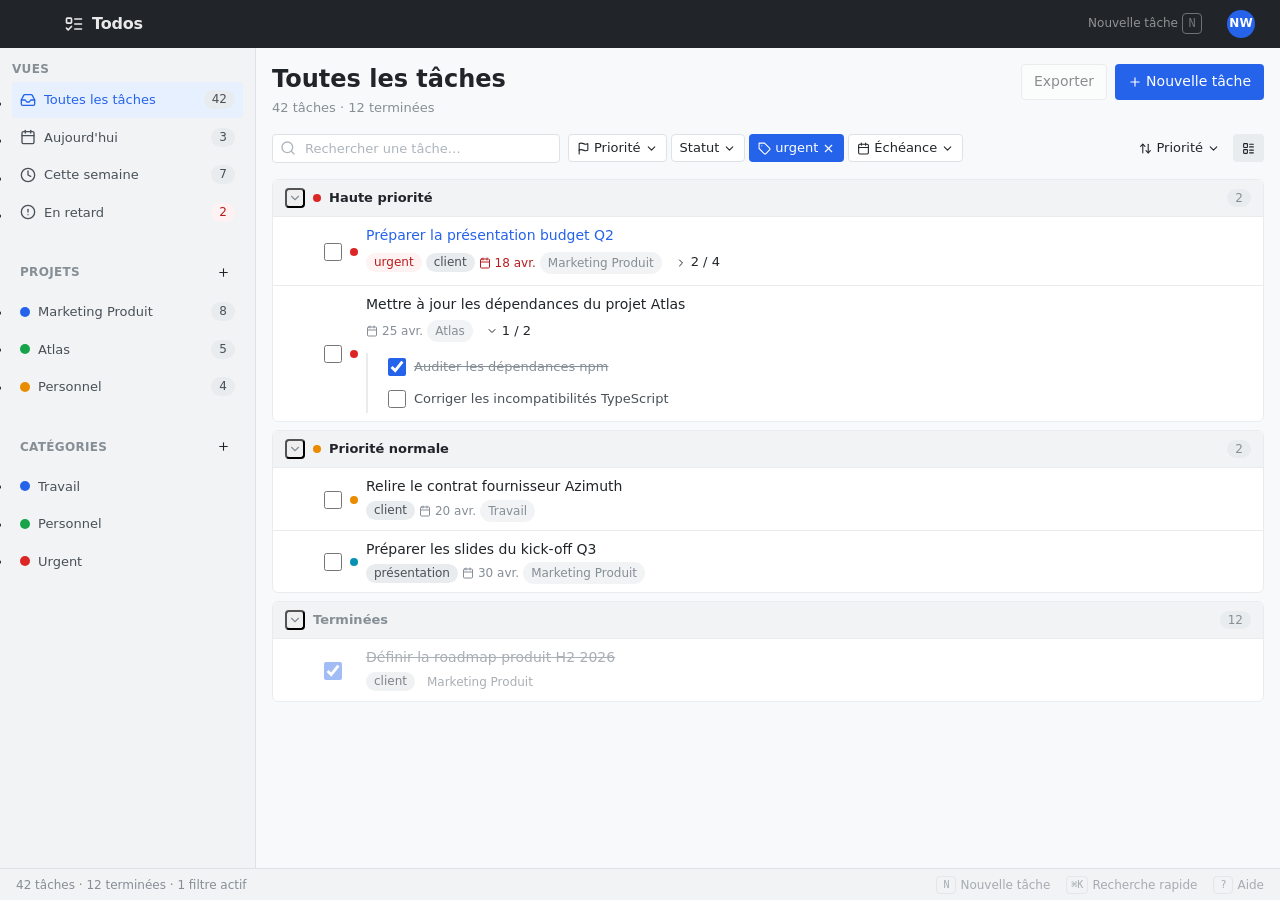
==== screens/todos/index.html @ 042cb040 "feat: Maquette d'un écran de Todo générée avec le workflow." ====
<!DOCTYPE html>
<html lang="fr" data-theme="light">
<head>
  <meta charset="UTF-8">
  <meta name="viewport" content="width=device-width, initial-scale=1.0">
  <title>Todos — Maquette Phase 4</title>
  <link rel="stylesheet" href="layout.css">
  <link rel="stylesheet" href="components.css">
</head>
<body>
<!-- SVG SPRITE ─────────────────────────────────────────────── -->
<svg style="display:none" aria-hidden="true" xmlns="http://www.w3.org/2000/svg">
  <defs>
    <symbol id="icon-plus" viewBox="0 0 24 24" fill="none" stroke="currentColor" stroke-width="2" stroke-linecap="round" stroke-linejoin="round"><path d="M5 12h14"/><path d="M12 5v14"/></symbol>
    <symbol id="icon-search" viewBox="0 0 24 24" fill="none" stroke="currentColor" stroke-width="2" stroke-linecap="round" stroke-linejoin="round"><circle cx="11" cy="11" r="8"/><path d="m21 21-4.3-4.3"/></symbol>
    <symbol id="icon-flag" viewBox="0 0 24 24" fill="none" stroke="currentColor" stroke-width="2" stroke-linecap="round" stroke-linejoin="round"><path d="M4 15s1-1 4-1 5 2 8 2 4-1 4-1V3s-1 1-4 1-5-2-8-2-4 1-4 1z"/><line x1="4" x2="4" y1="22" y2="15"/></symbol>
    <symbol id="icon-tag" viewBox="0 0 24 24" fill="none" stroke="currentColor" stroke-width="2" stroke-linecap="round" stroke-linejoin="round"><path d="M12 2H2v10l9.29 9.29c.94.94 2.48.94 3.42 0l6.58-6.58c.94-.94.94-2.48 0-3.42L12 2Z"/><path d="M7 7h.01"/></symbol>
    <symbol id="icon-calendar" viewBox="0 0 24 24" fill="none" stroke="currentColor" stroke-width="2" stroke-linecap="round" stroke-linejoin="round"><rect width="18" height="18" x="3" y="4" rx="2" ry="2"/><line x1="16" x2="16" y1="2" y2="6"/><line x1="8" x2="8" y1="2" y2="6"/><line x1="3" x2="21" y1="10" y2="10"/></symbol>
    <symbol id="icon-clock" viewBox="0 0 24 24" fill="none" stroke="currentColor" stroke-width="2" stroke-linecap="round" stroke-linejoin="round"><circle cx="12" cy="12" r="10"/><polyline points="12 6 12 12 16 14"/></symbol>
    <symbol id="icon-alert-circle" viewBox="0 0 24 24" fill="none" stroke="currentColor" stroke-width="2" stroke-linecap="round" stroke-linejoin="round"><circle cx="12" cy="12" r="10"/><line x1="12" x2="12" y1="8" y2="12"/><line x1="12" x2="12.01" y1="16" y2="16"/></symbol>
    <symbol id="icon-inbox" viewBox="0 0 24 24" fill="none" stroke="currentColor" stroke-width="2" stroke-linecap="round" stroke-linejoin="round"><polyline points="22 12 16 12 14 15 10 15 8 12 2 12"/><path d="M5.45 5.11 2 12v6a2 2 0 0 0 2 2h16a2 2 0 0 0 2-2v-6l-3.45-6.89A2 2 0 0 0 16.76 4H7.24a2 2 0 0 0-1.79 1.11z"/></symbol>
    <symbol id="icon-chevron-down" viewBox="0 0 24 24" fill="none" stroke="currentColor" stroke-width="2" stroke-linecap="round" stroke-linejoin="round"><path d="m6 9 6 6 6-6"/></symbol>
    <symbol id="icon-chevron-right" viewBox="0 0 24 24" fill="none" stroke="currentColor" stroke-width="2" stroke-linecap="round" stroke-linejoin="round"><path d="m9 18 6-6-6-6"/></symbol>
    <symbol id="icon-more-h" viewBox="0 0 24 24" fill="none" stroke="currentColor" stroke-width="2" stroke-linecap="round" stroke-linejoin="round"><circle cx="12" cy="12" r="1"/><circle cx="19" cy="12" r="1"/><circle cx="5" cy="12" r="1"/></symbol>
    <symbol id="icon-pencil" viewBox="0 0 24 24" fill="none" stroke="currentColor" stroke-width="2" stroke-linecap="round" stroke-linejoin="round"><path d="M17 3a2.85 2.83 0 1 1 4 4L7.5 20.5 2 22l1.5-5.5Z"/><path d="m15 5 4 4"/></symbol>
    <symbol id="icon-copy" viewBox="0 0 24 24" fill="none" stroke="currentColor" stroke-width="2" stroke-linecap="round" stroke-linejoin="round"><rect width="14" height="14" x="8" y="8" rx="2" ry="2"/><path d="M4 16c-1.1 0-2-.9-2-2V4c0-1.1.9-2 2-2h10c1.1 0 2 .9 2 2"/></symbol>
    <symbol id="icon-trash" viewBox="0 0 24 24" fill="none" stroke="currentColor" stroke-width="2" stroke-linecap="round" stroke-linejoin="round"><path d="M3 6h18"/><path d="M19 6v14c0 1-1 2-2 2H7c-1 0-2-1-2-2V6"/><path d="M8 6V4c0-1 1-2 2-2h4c1 0 2 1 2 2v2"/><line x1="10" x2="10" y1="11" y2="17"/><line x1="14" x2="14" y1="11" y2="17"/></symbol>
    <symbol id="icon-user" viewBox="0 0 24 24" fill="none" stroke="currentColor" stroke-width="2" stroke-linecap="round" stroke-linejoin="round"><path d="M19 21v-2a4 4 0 0 0-4-4H9a4 4 0 0 0-4 4v2"/><circle cx="12" cy="7" r="4"/></symbol>
    <symbol id="icon-x" viewBox="0 0 24 24" fill="none" stroke="currentColor" stroke-width="2" stroke-linecap="round" stroke-linejoin="round"><path d="M18 6 6 18"/><path d="m6 6 12 12"/></symbol>
    <symbol id="icon-menu" viewBox="0 0 24 24" fill="none" stroke="currentColor" stroke-width="2" stroke-linecap="round" stroke-linejoin="round"><line x1="4" x2="20" y1="12" y2="12"/><line x1="4" x2="20" y1="6" y2="6"/><line x1="4" x2="20" y1="18" y2="18"/></symbol>
    <symbol id="icon-grip" viewBox="0 0 24 24" fill="none" stroke="currentColor" stroke-width="2" stroke-linecap="round" stroke-linejoin="round"><circle cx="9" cy="12" r="1"/><circle cx="9" cy="5" r="1"/><circle cx="9" cy="19" r="1"/><circle cx="15" cy="12" r="1"/><circle cx="15" cy="5" r="1"/><circle cx="15" cy="19" r="1"/></symbol>
    <symbol id="icon-list-todo" viewBox="0 0 24 24" fill="none" stroke="currentColor" stroke-width="2" stroke-linecap="round" stroke-linejoin="round"><rect x="3" y="5" width="6" height="6" rx="1"/><path d="m3 17 2 2 4-4"/><path d="M13 6h8"/><path d="M13 12h8"/><path d="M13 18h8"/></symbol>
    <symbol id="icon-sort" viewBox="0 0 24 24" fill="none" stroke="currentColor" stroke-width="2" stroke-linecap="round" stroke-linejoin="round"><path d="m21 16-4 4-4-4"/><path d="M17 20V4"/><path d="m3 8 4-4 4 4"/><path d="M7 4v16"/></symbol>
    <symbol id="icon-layout-list" viewBox="0 0 24 24" fill="none" stroke="currentColor" stroke-width="2" stroke-linecap="round" stroke-linejoin="round"><rect width="7" height="7" x="3" y="3" rx="1"/><rect width="7" height="7" x="3" y="14" rx="1"/><path d="M14 4h7"/><path d="M14 9h7"/><path d="M14 15h7"/><path d="M14 20h7"/></symbol>
    <symbol id="icon-panel-left" viewBox="0 0 24 24" fill="none" stroke="currentColor" stroke-width="2" stroke-linecap="round" stroke-linejoin="round"><rect width="18" height="18" x="3" y="3" rx="2" ry="2"/><line x1="9" x2="9" y1="3" y2="21"/></symbol>
  </defs>
</svg>

<div class="app-shell">

  <!-- TOPBAR ─────────────────────────────────────────────────── -->
  <header class="app-shell__topbar">
    <div class="topbar__start">
      <button class="btn topbar__toggle" data-variant="ghost" type="button"
              aria-label="Réduire la navigation" data-js-nav-toggle>
        <svg class="icon" aria-hidden="true"><use href="#icon-panel-left"></use></svg>
      </button>
      <a class="topbar__brand" href="/">
        <svg class="icon topbar__brand-icon" aria-hidden="true"><use href="#icon-list-todo"></use></svg>
        <span class="topbar__brand-name">Todos</span>
      </a>
    </div>
    <div class="topbar__end">
      <span class="topbar__shortcut-hint">
        Nouvelle tâche <kbd class="kbd">N</kbd>
      </span>
      <button class="btn" data-variant="ghost" data-size="sm" type="button"
              aria-label="Compte utilisateur">
        <span class="avatar" aria-hidden="true">NW</span>
      </button>
    </div>
  </header>

  <!-- SIDENAV ─────────────────────────────────────────────────── -->
  <nav class="app-shell__sidenav" aria-label="Navigation principale">
    <div class="sidenav">

      <!-- Vues système -->
      <div class="sidenav__group">
        <span class="sidenav__group-title">Vues</span>
        <ul class="sidenav__list">
          <li>
            <a class="sidenav__item" href="#" aria-current="page" data-js-nav-item>
              <svg class="icon sidenav__icon" aria-hidden="true"><use href="#icon-inbox"></use></svg>
              <span class="sidenav__label">Toutes les tâches</span>
              <span class="badge" data-variant="neutral">42</span>
            </a>
          </li>
          <li>
            <a class="sidenav__item" href="#" data-js-nav-item>
              <svg class="icon sidenav__icon" aria-hidden="true"><use href="#icon-calendar"></use></svg>
              <span class="sidenav__label">Aujourd'hui</span>
              <span class="badge" data-variant="neutral">3</span>
            </a>
          </li>
          <li>
            <a class="sidenav__item" href="#" data-js-nav-item>
              <svg class="icon sidenav__icon" aria-hidden="true"><use href="#icon-clock"></use></svg>
              <span class="sidenav__label">Cette semaine</span>
              <span class="badge" data-variant="neutral">7</span>
            </a>
          </li>
          <li>
            <a class="sidenav__item" href="#" data-js-nav-item>
              <svg class="icon sidenav__icon" aria-hidden="true"><use href="#icon-alert-circle"></use></svg>
              <span class="sidenav__label">En retard</span>
              <span class="badge" data-variant="danger">2</span>
            </a>
          </li>
        </ul>
      </div>

      <!-- Projets -->
      <div class="sidenav__group">
        <div class="sidenav__group-header">
          <span class="sidenav__group-title">Projets</span>
          <button class="btn" data-variant="ghost" data-size="sm" type="button"
                  aria-label="Nouveau projet" data-js-new-project>
            <svg class="icon" aria-hidden="true"><use href="#icon-plus"></use></svg>
          </button>
        </div>
        <ul class="sidenav__list">
          <li>
            <a class="sidenav__item" href="#" data-js-nav-item>
              <span class="sidenav__color-dot" style="--dot-color: var(--palette-primary-500);" aria-hidden="true"></span>
              <span class="sidenav__label">Marketing Produit</span>
              <span class="badge" data-variant="neutral">8</span>
            </a>
          </li>
          <li>
            <a class="sidenav__item" href="#" data-js-nav-item>
              <span class="sidenav__color-dot" style="--dot-color: var(--palette-success-500);" aria-hidden="true"></span>
              <span class="sidenav__label">Atlas</span>
              <span class="badge" data-variant="neutral">5</span>
            </a>
          </li>
          <li>
            <a class="sidenav__item" href="#" data-js-nav-item>
              <span class="sidenav__color-dot" style="--dot-color: var(--palette-warning-500);" aria-hidden="true"></span>
              <span class="sidenav__label">Personnel</span>
              <span class="badge" data-variant="neutral">4</span>
            </a>
          </li>
        </ul>
      </div>

      <!-- Catégories -->
      <div class="sidenav__group">
        <div class="sidenav__group-header">
          <span class="sidenav__group-title">Catégories</span>
          <button class="btn" data-variant="ghost" data-size="sm" type="button"
                  aria-label="Nouvelle catégorie" data-js-new-category>
            <svg class="icon" aria-hidden="true"><use href="#icon-plus"></use></svg>
          </button>
        </div>
        <ul class="sidenav__list">
          <li>
            <a class="sidenav__item" href="#" data-js-nav-item>
              <span class="sidenav__color-dot" style="--dot-color: var(--palette-primary-500);" aria-hidden="true"></span>
              <span class="sidenav__label">Travail</span>
            </a>
          </li>
          <li>
            <a class="sidenav__item" href="#" data-js-nav-item>
              <span class="sidenav__color-dot" style="--dot-color: var(--palette-success-500);" aria-hidden="true"></span>
              <span class="sidenav__label">Personnel</span>
            </a>
          </li>
          <li>
            <a class="sidenav__item" href="#" data-js-nav-item>
              <span class="sidenav__color-dot" style="--dot-color: var(--palette-danger-500);" aria-hidden="true"></span>
              <span class="sidenav__label">Urgent</span>
            </a>
          </li>
        </ul>
      </div>

    </div>
  </nav>

  <!-- MAIN ────────────────────────────────────────────────────── -->
  <main class="app-shell__main" id="main-content">
    <div class="page">

      <!-- PAGE HEADER -->
      <div class="page-header">
        <div class="page-header__start">
          <h1 class="page-header__title">Toutes les tâches</h1>
          <p class="page-header__description">42 tâches · 12 terminées</p>
        </div>
        <div class="page-header__end">
          <button class="btn" data-variant="secondary" type="button"
                  aria-disabled="true" disabled
                  title="Sélectionnez des tâches pour les exporter">
            Exporter
          </button>
          <button class="btn" data-variant="primary" type="button" data-js-new-task>
            <svg class="icon" aria-hidden="true"><use href="#icon-plus"></use></svg>
            <span class="btn__label">Nouvelle tâche</span>
          </button>
        </div>
      </div>

      <!-- TOOLBAR -->
      <div class="toolbar" role="toolbar" aria-label="Filtres et tri des tâches">
        <div class="toolbar__start">

          <div class="toolbar__search">
            <svg class="icon toolbar__search-icon" aria-hidden="true"><use href="#icon-search"></use></svg>
            <input class="input" data-size="sm" type="search"
                   placeholder="Rechercher une tâche…"
                   aria-label="Rechercher dans les tâches"
                   data-js-toolbar-search>
          </div>

          <div class="toolbar__filters">

            <div class="dropdown" data-js-dropdown>
              <button class="btn" data-variant="secondary" data-size="sm"
                      aria-expanded="false" aria-haspopup="true" data-js-dropdown-trigger>
                <svg class="icon" aria-hidden="true"><use href="#icon-flag"></use></svg>
                Priorité
                <svg class="icon" aria-hidden="true"><use href="#icon-chevron-down"></use></svg>
              </button>
              <div class="dropdown__menu" role="menu" hidden>
                <button class="dropdown__item" role="menuitem">Haute</button>
                <button class="dropdown__item" role="menuitem">Normale</button>
                <button class="dropdown__item" role="menuitem">Basse</button>
                <hr class="dropdown__separator">
                <button class="dropdown__item" role="menuitem">Toutes</button>
              </div>
            </div>

            <div class="dropdown" data-js-dropdown>
              <button class="btn" data-variant="secondary" data-size="sm"
                      aria-expanded="false" aria-haspopup="true" data-js-dropdown-trigger>
                Statut
                <svg class="icon" aria-hidden="true"><use href="#icon-chevron-down"></use></svg>
              </button>
              <div class="dropdown__menu" role="menu" hidden>
                <button class="dropdown__item" role="menuitem">À faire</button>
                <button class="dropdown__item" role="menuitem">En cours</button>
                <button class="dropdown__item" role="menuitem">Terminé</button>
                <hr class="dropdown__separator">
                <button class="dropdown__item" role="menuitem">Tous</button>
              </div>
            </div>

            <!-- Filtre tag actif -->
            <div class="dropdown" data-js-dropdown>
              <button class="btn" data-variant="primary" data-size="sm"
                      aria-expanded="false" aria-haspopup="true" data-js-dropdown-trigger>
                <svg class="icon" aria-hidden="true"><use href="#icon-tag"></use></svg>
                urgent
                <svg class="icon" aria-hidden="true"><use href="#icon-x"></use></svg>
              </button>
              <div class="dropdown__menu" role="menu" hidden>
                <button class="dropdown__item" role="menuitem">urgent</button>
                <button class="dropdown__item" role="menuitem">client</button>
                <button class="dropdown__item" role="menuitem">présentation</button>
                <hr class="dropdown__separator">
                <button class="dropdown__item" role="menuitem">Tous les tags</button>
              </div>
            </div>

            <div class="dropdown" data-js-dropdown>
              <button class="btn" data-variant="secondary" data-size="sm"
                      aria-expanded="false" aria-haspopup="true" data-js-dropdown-trigger>
                <svg class="icon" aria-hidden="true"><use href="#icon-calendar"></use></svg>
                Échéance
                <svg class="icon" aria-hidden="true"><use href="#icon-chevron-down"></use></svg>
              </button>
              <div class="dropdown__menu" role="menu" hidden>
                <button class="dropdown__item" role="menuitem">Aujourd'hui</button>
                <button class="dropdown__item" role="menuitem">Cette semaine</button>
                <button class="dropdown__item" role="menuitem">Ce mois</button>
                <hr class="dropdown__separator">
                <button class="dropdown__item" role="menuitem">Toutes</button>
              </div>
            </div>

          </div>
        </div>

        <div class="toolbar__end">
          <div class="dropdown" data-js-dropdown>
            <button class="btn" data-variant="ghost" data-size="sm"
                    aria-expanded="false" aria-haspopup="true" data-js-dropdown-trigger>
              <svg class="icon" aria-hidden="true"><use href="#icon-sort"></use></svg>
              Priorité
              <svg class="icon" aria-hidden="true"><use href="#icon-chevron-down"></use></svg>
            </button>
            <div class="dropdown__menu dropdown__menu--end" role="menu" hidden>
              <button class="dropdown__item dropdown__item--active" role="menuitem">Priorité</button>
              <button class="dropdown__item" role="menuitem">Date d'échéance</button>
              <button class="dropdown__item" role="menuitem">Titre (A → Z)</button>
              <button class="dropdown__item" role="menuitem">Ordre manuel</button>
            </div>
          </div>
          <button class="btn" data-variant="ghost" data-size="sm" type="button"
                  aria-label="Vue groupée" aria-pressed="true">
            <svg class="icon" aria-hidden="true"><use href="#icon-layout-list"></use></svg>
          </button>
        </div>
      </div>

      <!-- TASK LIST -->
      <div class="task-list" role="list" aria-label="Liste des tâches">

        <!-- Groupe : Haute priorité -->
        <section class="task-group" aria-labelledby="group-high-title">
          <div class="task-group__header">
            <button class="task-group__toggle" type="button"
                    aria-expanded="true" aria-controls="group-high-list"
                    data-js-group-toggle>
              <svg class="icon task-group__chevron" aria-hidden="true"><use href="#icon-chevron-down"></use></svg>
            </button>
            <h2 class="task-group__title" id="group-high-title">
              <span class="task-group__priority-dot" data-priority="high" aria-hidden="true"></span>
              Haute priorité
            </h2>
            <span class="task-group__count" aria-label="2 tâches">2</span>
          </div>

          <ul class="task-group__list" id="group-high-list">

            <!-- Tâche 1 — en cours, en retard, sous-tâches -->
            <li class="task-row" data-state="in-progress" data-priority="high"
                data-js-draggable role="listitem">
              <button class="task-row__handle btn" data-variant="ghost" data-size="sm"
                      type="button" aria-label="Réordonner la tâche" tabindex="-1"
                      data-js-drag-handle>
                <svg class="icon" aria-hidden="true"><use href="#icon-grip"></use></svg>
              </button>
              <label class="task-row__check">
                <input class="checkbox__input" type="checkbox"
                       aria-label="Marquer comme terminée : Préparer la présentation budget Q2">
              </label>
              <span class="task-row__priority-dot" data-priority="high"
                    title="Haute priorité" aria-hidden="true"></span>
              <div class="task-row__content">
                <span class="task-row__title">Préparer la présentation budget Q2</span>
                <div class="task-row__meta">
                  <span class="badge" data-variant="danger">urgent</span>
                  <span class="badge" data-variant="neutral">client</span>
                  <span class="task-row__due" data-overdue="true">
                    <svg class="icon" aria-hidden="true"><use href="#icon-calendar"></use></svg>
                    <time datetime="2026-04-18">18 avr.</time>
                  </span>
                  <a class="task-row__project" href="#">Marketing Produit</a>
                  <button class="task-row__subtasks-btn btn" data-variant="ghost" data-size="sm"
                          type="button" aria-expanded="false" data-js-subtasks-toggle>
                    <svg class="icon" aria-hidden="true"><use href="#icon-chevron-right"></use></svg>
                    2 / 4
                  </button>
                </div>
              </div>
              <div class="task-row__actions">
                <div class="dropdown" data-js-dropdown>
                  <button class="btn task-row__menu-btn" data-variant="ghost" data-size="sm"
                          type="button" aria-label="Actions : Préparer la présentation budget Q2"
                          aria-expanded="false" aria-haspopup="true" data-js-dropdown-trigger>
                    <svg class="icon" aria-hidden="true"><use href="#icon-more-h"></use></svg>
                  </button>
                  <div class="dropdown__menu dropdown__menu--end" role="menu" hidden>
                    <button class="dropdown__item" role="menuitem">
                      <svg class="icon" aria-hidden="true"><use href="#icon-pencil"></use></svg>
                      Modifier
                    </button>
                    <button class="dropdown__item" role="menuitem">
                      <svg class="icon" aria-hidden="true"><use href="#icon-copy"></use></svg>
                      Dupliquer
                    </button>
                    <hr class="dropdown__separator">
                    <button class="dropdown__item" role="menuitem" data-variant="danger">
                      <svg class="icon" aria-hidden="true"><use href="#icon-trash"></use></svg>
                      Supprimer
                    </button>
                  </div>
                </div>
              </div>
            </li>

            <!-- Tâche 2 — sous-tâches développées -->
            <li class="task-row task-row--subtasks-open" data-state="default" data-priority="high"
                data-js-draggable role="listitem">
              <button class="task-row__handle btn" data-variant="ghost" data-size="sm"
                      type="button" aria-label="Réordonner la tâche" tabindex="-1"
                      data-js-drag-handle>
                <svg class="icon" aria-hidden="true"><use href="#icon-grip"></use></svg>
              </button>
              <label class="task-row__check">
                <input class="checkbox__input" type="checkbox"
                       aria-label="Marquer comme terminée : Mettre à jour les dépendances du projet Atlas">
              </label>
              <span class="task-row__priority-dot" data-priority="high"
                    title="Haute priorité" aria-hidden="true"></span>
              <div class="task-row__content">
                <span class="task-row__title">Mettre à jour les dépendances du projet Atlas</span>
                <div class="task-row__meta">
                  <span class="task-row__due">
                    <svg class="icon" aria-hidden="true"><use href="#icon-calendar"></use></svg>
                    <time datetime="2026-04-25">25 avr.</time>
                  </span>
                  <a class="task-row__project" href="#">Atlas</a>
                  <button class="task-row__subtasks-btn btn" data-variant="ghost" data-size="sm"
                          type="button" aria-expanded="true" data-js-subtasks-toggle>
                    <svg class="icon" aria-hidden="true"><use href="#icon-chevron-down"></use></svg>
                    1 / 2
                  </button>
                </div>
                <ul class="task-row__subtasks">
                  <li class="task-subtask" data-state="done">
                    <label class="task-subtask__check">
                      <input class="checkbox__input" type="checkbox" checked
                             aria-label="Sous-tâche terminée : Auditer les dépendances npm">
                    </label>
                    <span class="task-subtask__title">Auditer les dépendances npm</span>
                  </li>
                  <li class="task-subtask" data-state="default">
                    <label class="task-subtask__check">
                      <input class="checkbox__input" type="checkbox"
                             aria-label="Marquer comme terminée : Corriger les incompatibilités TypeScript">
                    </label>
                    <span class="task-subtask__title">Corriger les incompatibilités TypeScript</span>
                  </li>
                </ul>
              </div>
              <div class="task-row__actions">
                <div class="dropdown" data-js-dropdown>
                  <button class="btn task-row__menu-btn" data-variant="ghost" data-size="sm"
                          type="button" aria-label="Actions : Mettre à jour les dépendances du projet Atlas"
                          aria-expanded="false" aria-haspopup="true" data-js-dropdown-trigger>
                    <svg class="icon" aria-hidden="true"><use href="#icon-more-h"></use></svg>
                  </button>
                  <div class="dropdown__menu dropdown__menu--end" role="menu" hidden>
                    <button class="dropdown__item" role="menuitem">
                      <svg class="icon" aria-hidden="true"><use href="#icon-pencil"></use></svg>
                      Modifier
                    </button>
                    <button class="dropdown__item" role="menuitem">
                      <svg class="icon" aria-hidden="true"><use href="#icon-copy"></use></svg>
                      Dupliquer
                    </button>
                    <hr class="dropdown__separator">
                    <button class="dropdown__item" role="menuitem" data-variant="danger">
                      <svg class="icon" aria-hidden="true"><use href="#icon-trash"></use></svg>
                      Supprimer
                    </button>
                  </div>
                </div>
              </div>
            </li>

          </ul>
        </section>

        <!-- Groupe : Priorité normale -->
        <section class="task-group" aria-labelledby="group-normal-title">
          <div class="task-group__header">
            <button class="task-group__toggle" type="button"
                    aria-expanded="true" aria-controls="group-normal-list"
                    data-js-group-toggle>
              <svg class="icon task-group__chevron" aria-hidden="true"><use href="#icon-chevron-down"></use></svg>
            </button>
            <h2 class="task-group__title" id="group-normal-title">
              <span class="task-group__priority-dot" data-priority="normal" aria-hidden="true"></span>
              Priorité normale
            </h2>
            <span class="task-group__count" aria-label="2 tâches">2</span>
          </div>

          <ul class="task-group__list" id="group-normal-list">

            <!-- Tâche 3 — normale, à faire -->
            <li class="task-row" data-state="default" data-priority="normal"
                data-js-draggable role="listitem">
              <button class="task-row__handle btn" data-variant="ghost" data-size="sm"
                      type="button" aria-label="Réordonner la tâche" tabindex="-1"
                      data-js-drag-handle>
                <svg class="icon" aria-hidden="true"><use href="#icon-grip"></use></svg>
              </button>
              <label class="task-row__check">
                <input class="checkbox__input" type="checkbox"
                       aria-label="Marquer comme terminée : Relire le contrat fournisseur Azimuth">
              </label>
              <span class="task-row__priority-dot" data-priority="normal"
                    title="Priorité normale" aria-hidden="true"></span>
              <div class="task-row__content">
                <span class="task-row__title">Relire le contrat fournisseur Azimuth</span>
                <div class="task-row__meta">
                  <span class="badge" data-variant="neutral">client</span>
                  <span class="task-row__due">
                    <svg class="icon" aria-hidden="true"><use href="#icon-calendar"></use></svg>
                    <time datetime="2026-04-20">20 avr.</time>
                  </span>
                  <a class="task-row__project" href="#">Travail</a>
                </div>
              </div>
              <div class="task-row__actions">
                <div class="dropdown" data-js-dropdown>
                  <button class="btn task-row__menu-btn" data-variant="ghost" data-size="sm"
                          type="button" aria-label="Actions : Relire le contrat fournisseur Azimuth"
                          aria-expanded="false" aria-haspopup="true" data-js-dropdown-trigger>
                    <svg class="icon" aria-hidden="true"><use href="#icon-more-h"></use></svg>
                  </button>
                  <div class="dropdown__menu dropdown__menu--end" role="menu" hidden>
                    <button class="dropdown__item" role="menuitem">
                      <svg class="icon" aria-hidden="true"><use href="#icon-pencil"></use></svg>
                      Modifier
                    </button>
                    <button class="dropdown__item" role="menuitem">
                      <svg class="icon" aria-hidden="true"><use href="#icon-copy"></use></svg>
                      Dupliquer
                    </button>
                    <hr class="dropdown__separator">
                    <button class="dropdown__item" role="menuitem" data-variant="danger">
                      <svg class="icon" aria-hidden="true"><use href="#icon-trash"></use></svg>
                      Supprimer
                    </button>
                  </div>
                </div>
              </div>
            </li>

            <!-- Tâche 4 — basse priorité, à faire -->
            <li class="task-row" data-state="default" data-priority="low"
                data-js-draggable role="listitem">
              <button class="task-row__handle btn" data-variant="ghost" data-size="sm"
                      type="button" aria-label="Réordonner la tâche" tabindex="-1"
                      data-js-drag-handle>
                <svg class="icon" aria-hidden="true"><use href="#icon-grip"></use></svg>
              </button>
              <label class="task-row__check">
                <input class="checkbox__input" type="checkbox"
                       aria-label="Marquer comme terminée : Préparer les slides du kick-off Q3">
              </label>
              <span class="task-row__priority-dot" data-priority="low"
                    title="Basse priorité" aria-hidden="true"></span>
              <div class="task-row__content">
                <span class="task-row__title">Préparer les slides du kick-off Q3</span>
                <div class="task-row__meta">
                  <span class="badge" data-variant="neutral">présentation</span>
                  <span class="task-row__due">
                    <svg class="icon" aria-hidden="true"><use href="#icon-calendar"></use></svg>
                    <time datetime="2026-04-30">30 avr.</time>
                  </span>
                  <a class="task-row__project" href="#">Marketing Produit</a>
                </div>
              </div>
              <div class="task-row__actions">
                <div class="dropdown" data-js-dropdown>
                  <button class="btn task-row__menu-btn" data-variant="ghost" data-size="sm"
                          type="button" aria-label="Actions : Préparer les slides du kick-off Q3"
                          aria-expanded="false" aria-haspopup="true" data-js-dropdown-trigger>
                    <svg class="icon" aria-hidden="true"><use href="#icon-more-h"></use></svg>
                  </button>
                  <div class="dropdown__menu dropdown__menu--end" role="menu" hidden>
                    <button class="dropdown__item" role="menuitem">
                      <svg class="icon" aria-hidden="true"><use href="#icon-pencil"></use></svg>
                      Modifier
                    </button>
                    <button class="dropdown__item" role="menuitem">
                      <svg class="icon" aria-hidden="true"><use href="#icon-copy"></use></svg>
                      Dupliquer
                    </button>
                    <hr class="dropdown__separator">
                    <button class="dropdown__item" role="menuitem" data-variant="danger">
                      <svg class="icon" aria-hidden="true"><use href="#icon-trash"></use></svg>
                      Supprimer
                    </button>
                  </div>
                </div>
              </div>
            </li>

          </ul>
        </section>

        <!-- Groupe : Terminées -->
        <section class="task-group task-group--collapsed-preview" aria-labelledby="group-done-title">
          <div class="task-group__header">
            <button class="task-group__toggle" type="button"
                    aria-expanded="true" aria-controls="group-done-list"
                    data-js-group-toggle>
              <svg class="icon task-group__chevron" aria-hidden="true"><use href="#icon-chevron-down"></use></svg>
            </button>
            <h2 class="task-group__title task-group__title--done" id="group-done-title">
              Terminées
            </h2>
            <span class="task-group__count" aria-label="12 tâches terminées">12</span>
          </div>

          <ul class="task-group__list" id="group-done-list">

            <!-- Tâche 5 — terminée -->
            <li class="task-row" data-state="done" data-js-draggable role="listitem">
              <button class="task-row__handle btn" data-variant="ghost" data-size="sm"
                      type="button" aria-label="Réordonner la tâche" tabindex="-1"
                      data-js-drag-handle>
                <svg class="icon" aria-hidden="true"><use href="#icon-grip"></use></svg>
              </button>
              <label class="task-row__check">
                <input class="checkbox__input" type="checkbox" checked
                       aria-label="Rouvrir : Définir la roadmap produit H2 2026">
              </label>
              <span class="task-row__priority-dot" aria-hidden="true"></span>
              <div class="task-row__content">
                <span class="task-row__title">Définir la roadmap produit H2 2026</span>
                <div class="task-row__meta">
                  <span class="badge" data-variant="neutral">client</span>
                  <a class="task-row__project" href="#">Marketing Produit</a>
                </div>
              </div>
              <div class="task-row__actions">
                <div class="dropdown" data-js-dropdown>
                  <button class="btn task-row__menu-btn" data-variant="ghost" data-size="sm"
                          type="button" aria-label="Actions : Définir la roadmap produit H2 2026"
                          aria-expanded="false" aria-haspopup="true" data-js-dropdown-trigger>
                    <svg class="icon" aria-hidden="true"><use href="#icon-more-h"></use></svg>
                  </button>
                  <div class="dropdown__menu dropdown__menu--end" role="menu" hidden>
                    <button class="dropdown__item" role="menuitem">
                      <svg class="icon" aria-hidden="true"><use href="#icon-copy"></use></svg>
                      Dupliquer
                    </button>
                    <hr class="dropdown__separator">
                    <button class="dropdown__item" role="menuitem" data-variant="danger">
                      <svg class="icon" aria-hidden="true"><use href="#icon-trash"></use></svg>
                      Supprimer
                    </button>
                  </div>
                </div>
              </div>
            </li>

          </ul>
        </section>

      </div>
      <!-- /task-list -->

    </div>
    <!-- /page -->
  </main>

  <!-- STATUSBAR ───────────────────────────────────────────────── -->
  <footer class="app-shell__status">
    <div class="statusbar">
      <span class="statusbar__info">42 tâches · 12 terminées · 1 filtre actif</span>
      <div class="statusbar__shortcuts">
        <span class="statusbar__hint"><kbd class="kbd">N</kbd> Nouvelle tâche</span>
        <span class="statusbar__hint"><kbd class="kbd">⌘K</kbd> Recherche rapide</span>
        <span class="statusbar__hint"><kbd class="kbd">?</kbd> Aide</span>
      </div>
    </div>
  </footer>

</div>
<!-- /app-shell -->

<script type="module">
  // Dropdowns — prototype preview only
  function closeAll(except) {
    document.querySelectorAll('[data-js-dropdown]').forEach(d => {
      if (d === except) return;
      const menu = d.querySelector('.dropdown__menu');
      const trigger = d.querySelector('[data-js-dropdown-trigger]');
      if (menu) menu.hidden = true;
      if (trigger) trigger.setAttribute('aria-expanded', 'false');
    });
  }

  document.querySelectorAll('[data-js-dropdown-trigger]').forEach(trigger => {
    trigger.addEventListener('click', e => {
      e.stopPropagation();
      const dropdown = trigger.closest('[data-js-dropdown]');
      const menu = dropdown.querySelector('.dropdown__menu');
      const isOpen = !menu.hidden;
      closeAll(isOpen ? null : dropdown);
      menu.hidden = isOpen;
      trigger.setAttribute('aria-expanded', String(!isOpen));
    });
  });

  document.addEventListener('click', () => closeAll(null));
</script>
</body>
</html>
---- screens/todos/layout.css ----
/* ============================================================
   TOKENS DS — inclus directement pour la maquette prototype
   (en production, importer tokens.css depuis le DS partagé)
   ============================================================ */

:root {
  /* Palette primitive */
  --palette-neutral-0:    #ffffff;
  --palette-neutral-50:   #f8f9fa;
  --palette-neutral-100:  #f1f3f5;
  --palette-neutral-200:  #e9ecef;
  --palette-neutral-300:  #dee2e6;
  --palette-neutral-400:  #ced4da;
  --palette-neutral-500:  #adb5bd;
  --palette-neutral-600:  #868e96;
  --palette-neutral-700:  #495057;
  --palette-neutral-800:  #343a40;
  --palette-neutral-900:  #212529;
  --palette-neutral-950:  #16191d;
  --palette-primary-50:   #e7f0ff;
  --palette-primary-400:  #4a8cff;
  --palette-primary-500:  #2563eb;
  --palette-primary-600:  #1d4ed8;
  --palette-primary-700:  #1a3fba;

  /* Tokens sémantiques */
  --color-bg-page:        var(--palette-neutral-50);
  --color-bg-default:     var(--palette-neutral-0);
  --color-bg-subtle:      var(--palette-neutral-100);
  --color-bg-muted:       var(--palette-neutral-200);
  --color-bg-inverse:     var(--palette-neutral-900);
  --color-text-default:   var(--palette-neutral-900);
  --color-text-subtle:    var(--palette-neutral-700);
  --color-text-muted:     var(--palette-neutral-600);
  --color-text-inverse:   var(--palette-neutral-0);
  --color-border-default: var(--palette-neutral-300);
  --color-border-subtle:  var(--palette-neutral-200);
  --color-primary:        var(--palette-primary-500);
  --color-focus-ring:     var(--palette-primary-400);

  /* Typographie */
  --font-sans:   "Inter", "Segoe UI", system-ui, -apple-system, sans-serif;
  --text-xs:     0.75rem;
  --text-sm:     0.8125rem;
  --text-base:   0.875rem;
  --text-md:     1rem;
  --text-xl:     1.25rem;
  --font-weight-regular:  400;
  --font-weight-medium:   500;
  --font-weight-semibold: 600;
  --leading-tight:  1.25;
  --leading-normal: 1.5;

  /* Espacement */
  --space-1:   0.25rem;
  --space-2:   0.5rem;
  --space-3:   0.75rem;
  --space-4:   1rem;
  --space-6:   1.5rem;
  --space-8:   2rem;
  --padding-sm: var(--space-2);
  --padding-md: var(--space-3);
  --padding-lg: var(--space-4);
  --gap-xs:    var(--space-1);
  --gap-sm:    var(--space-2);
  --gap-md:    var(--space-4);
  --gap-lg:    var(--space-6);

  /* Bordures & rayons */
  --border-width-default: 1px;
  --radius-sm:  0.25rem;
  --radius-md:  0.375rem;
  --radius-lg:  0.5rem;

  /* Bordures — rayon plein */
  --radius-full: 9999px;

  /* Ombres */
  --shadow-sm: 0 1px 3px 0 rgb(0 0 0 / 0.1), 0 1px 2px -1px rgb(0 0 0 / 0.1);
  --shadow-md: 0 4px 6px -1px rgb(0 0 0 / 0.1), 0 2px 4px -2px rgb(0 0 0 / 0.1);
  --shadow-dropdown: 0 8px 16px -4px rgb(0 0 0 / 0.12), 0 4px 6px -2px rgb(0 0 0 / 0.07), 0 0 0 1px rgb(0 0 0 / 0.06);

  /* Z-index */
  --z-dropdown: 100;
  --z-sticky:   200;
  --z-overlay:  300;

  /* Topbar spécifique (fond sombre) */
  --color-topbar-hover: color-mix(in srgb, var(--color-bg-inverse) 85%, white);
  --color-topbar-brand: var(--palette-neutral-0);

  /* App Shell dimensions */
  --shell-topbar-height:        3rem;
  --shell-nav-width:            16rem;
  --shell-nav-width-collapsed:  3.5rem;
  --shell-statusbar-height:     2rem;
  --shell-main-padding:         var(--padding-lg);
}

/* ============================================================
   RESET MINIMAL
   ============================================================ */

*, *::before, *::after {
  box-sizing: border-box;
  margin: 0;
  padding: 0;
}

html, body {
  height: 100%;
}

body {
  font-family: var(--font-sans);
  font-size: var(--text-base);
  line-height: var(--leading-normal);
  color: var(--color-text-default);
  background-color: var(--color-bg-page);
  -webkit-font-smoothing: antialiased;
}

/* ============================================================
   APP SHELL — Déclinaison B (Sidebar)
   ============================================================ */

.app-shell {
  display: grid;
  grid-template-columns: var(--shell-nav-width) 1fr;
  grid-template-rows: var(--shell-topbar-height) 1fr var(--shell-statusbar-height);
  grid-template-areas:
    "topbar  topbar"
    "sidenav main"
    "status  status";
  height: 100dvh;
  overflow: hidden;
}

/* Topbar ---------------------------------------------------- */
.app-shell__topbar {
  grid-area: topbar;
  position: sticky;
  top: 0;
  z-index: var(--z-sticky);
  display: flex;
  align-items: center;
  justify-content: space-between;
  padding-inline: var(--padding-lg);
  background-color: var(--color-bg-inverse);
  border-bottom: var(--border-width-default) solid var(--color-bg-inverse);
}

/* Sidenav ---------------------------------------------------- */
.app-shell__sidenav {
  grid-area: sidenav;
  display: flex;
  flex-direction: column;
  gap: 0;
  overflow-y: auto;
  background-color: var(--color-bg-subtle);
  border-right: var(--border-width-default) solid var(--color-border-default);
}

/* Main ------------------------------------------------------- */
.app-shell__main {
  grid-area: main;
  overflow-y: auto;
  padding: var(--shell-main-padding);
  background-color: var(--color-bg-page);
  min-height: 0;
}

/* Statusbar -------------------------------------------------- */
.app-shell__status {
  grid-area: status;
  display: flex;
  align-items: center;
  padding-inline: var(--padding-lg);
  background-color: var(--color-bg-subtle);
  border-top: var(--border-width-default) solid var(--color-border-default);
}

/* Sidebar collapse ------------------------------------------ */
.app-shell[data-nav-collapsed] {
  grid-template-columns: var(--shell-nav-width-collapsed) 1fr;
}

/* ============================================================
   PAGE — Structure interne du main content
   ============================================================ */

.page {
  display: flex;
  flex-direction: column;
  gap: var(--gap-md);
  height: 100%;
  min-height: 0;
}

.page__body {
  flex: 1;
  min-height: 0;
  overflow-y: auto;
}

/* ============================================================
   RESPONSIVE — Compact desktop (pas nécessaire en Phase 2)
   ============================================================ */

@media (prefers-reduced-motion: reduce) {
  *, *::before, *::after {
    animation-duration: 0.01ms !important;
    transition-duration: 0.01ms !important;
  }
}
---- screens/todos/components.css ----
/* ============================================================
   COMPONENTS — Todos
   Phase 3 : composants DS + composants spécifiques à cet écran
   ============================================================ */

/* ── Tokens additionnels (couleurs priorité) ─────────────────── */
:root {
  --palette-success-500:  #16a34a;
  --palette-info-500:     #0891b2;
  --palette-info-50:      #e6fbfe;
  --palette-info-700:     #0e7490;
  --palette-danger-500:   #dc2626;
  --palette-danger-50:    #fef2f2;
  --palette-danger-700:   #b91c1c;
  --palette-warning-500:  #ea8c00;
  --palette-warning-50:   #fff7e6;
  --palette-warning-700:  #b36b00;

  --color-success:        var(--palette-success-500);
  --color-success-subtle: #e6f9ed;
  --color-success-text:   #0d7a36;
  --color-warning:        var(--palette-warning-500);
  --color-warning-subtle: var(--palette-warning-50);
  --color-warning-text:   var(--palette-warning-700);
  --color-danger:         var(--palette-danger-500);
  --color-danger-subtle:  var(--palette-danger-50);
  --color-danger-text:    var(--palette-danger-700);
  --color-info:           var(--palette-info-500);
  --color-info-subtle:    var(--palette-info-50);
  --color-info-text:      var(--palette-info-700);

  --color-border-strong:  var(--palette-neutral-400);
  --color-border-focus:   var(--palette-primary-500);
  --color-primary-hover:  var(--palette-primary-600);
  --color-primary-active: var(--palette-primary-700);
  --color-primary-subtle: var(--palette-primary-50);
  --color-text-on-primary: var(--palette-neutral-0);
  --color-text-placeholder: var(--palette-neutral-500);

  --duration-instant: 50ms;
  --duration-fast:    100ms;
  --duration-normal:  200ms;
  --duration-slow:    300ms;
  --ease-default:     cubic-bezier(0.4, 0, 0.2, 1);
  --ease-out:         cubic-bezier(0, 0, 0.2, 1);

  --padding-xs: var(--space-1);
  --space-0-5:  0.125rem;
  --space-5:    1.25rem;
  --space-6:    1.5rem;
  --space-8:    2rem;
  --tracking-wide: 0.025em;
  --font-weight-bold: 700;
  --text-2xl: 1.5rem;
  --text-lg:  1.125rem;
}

/* ── Focus global ────────────────────────────────────────────── */
:focus-visible {
  outline: 2px solid var(--color-focus-ring);
  outline-offset: 2px;
  border-radius: var(--radius-sm);
}

/* ── Screen reader utility ───────────────────────────────────── */
.sr-only {
  position: absolute;
  width: 1px;
  height: 1px;
  padding: 0;
  margin: -1px;
  overflow: hidden;
  clip: rect(0, 0, 0, 0);
  white-space: nowrap;
  border: 0;
}

/* ============================================================
   ICON
   ============================================================ */
.icon {
  width: 1em;
  height: 1em;
  flex-shrink: 0;
  fill: none;
  stroke: currentColor;
  stroke-width: 2;
  stroke-linecap: round;
  stroke-linejoin: round;
}

/* ============================================================
   BUTTON
   ============================================================ */
.btn {
  display: inline-flex;
  align-items: center;
  justify-content: center;
  gap: var(--gap-xs);
  padding: var(--padding-sm) var(--padding-md);
  min-height: 2.25rem;
  font-family: var(--font-sans);
  font-size: var(--text-base);
  font-weight: var(--font-weight-medium);
  line-height: var(--leading-tight);
  white-space: nowrap;
  border: var(--border-width-default) solid transparent;
  border-radius: var(--radius-sm);
  cursor: pointer;
  transition:
    background-color var(--duration-fast) var(--ease-default),
    border-color var(--duration-fast) var(--ease-default),
    color var(--duration-fast) var(--ease-default);
}

.btn[data-variant="primary"] {
  background-color: var(--color-primary);
  color: var(--color-text-on-primary);
}
.btn[data-variant="primary"]:hover  { background-color: var(--color-primary-hover); }
.btn[data-variant="primary"]:active { background-color: var(--color-primary-active); }

.btn[data-variant="secondary"] {
  background-color: var(--color-bg-default);
  color: var(--color-text-default);
  border-color: var(--color-border-default);
}
.btn[data-variant="secondary"]:hover {
  background-color: var(--color-bg-subtle);
  border-color: var(--color-border-strong);
}

.btn[data-variant="danger"] {
  background-color: var(--color-danger);
  color: var(--color-text-on-primary);
}

.btn[data-variant="ghost"] {
  background-color: transparent;
  color: var(--color-text-default);
}
.btn[data-variant="ghost"]:hover { background-color: var(--color-bg-subtle); }

.btn[data-size="sm"] {
  padding: var(--padding-xs) var(--padding-sm);
  min-height: 1.75rem;
  font-size: var(--text-sm);
}

.btn:disabled,
.btn[aria-disabled="true"] {
  opacity: 0.5;
  cursor: not-allowed;
  pointer-events: none;
}

.btn[aria-pressed="true"] { background-color: var(--color-bg-muted); }

/* ============================================================
   CHECKBOX
   ============================================================ */
.checkbox__input {
  width: 1.125rem;
  height: 1.125rem;
  flex-shrink: 0;
  cursor: pointer;
  accent-color: var(--color-primary);
}

/* ============================================================
   INPUT
   ============================================================ */
.input {
  display: block;
  width: 100%;
  padding: var(--padding-sm) var(--padding-md);
  min-height: 2.25rem;
  font-family: var(--font-sans);
  font-size: var(--text-base);
  line-height: var(--leading-normal);
  color: var(--color-text-default);
  background-color: var(--color-bg-default);
  border: var(--border-width-default) solid var(--color-border-default);
  border-radius: var(--radius-sm);
  transition:
    border-color var(--duration-fast) var(--ease-default),
    box-shadow var(--duration-fast) var(--ease-default);
}

.input::placeholder { color: var(--color-text-placeholder); }
.input:hover { border-color: var(--color-border-strong); }
.input:focus-visible {
  border-color: var(--color-border-focus);
  outline: 2px solid var(--color-focus-ring);
  outline-offset: -1px;
}

.input[data-size="sm"] {
  padding: var(--padding-xs) var(--padding-sm);
  min-height: 1.75rem;
  font-size: var(--text-sm);
}

/* ============================================================
   BADGE
   ============================================================ */
.badge {
  display: inline-flex;
  align-items: center;
  gap: var(--gap-xs);
  padding: var(--space-0-5) var(--space-2);
  font-size: var(--text-xs);
  font-weight: var(--font-weight-medium);
  line-height: var(--leading-tight);
  white-space: nowrap;
  border-radius: var(--radius-full);
}

.badge[data-variant="neutral"] {
  background-color: var(--color-bg-muted);
  color: var(--color-text-subtle);
}
.badge[data-variant="info"] {
  background-color: var(--color-info-subtle);
  color: var(--color-info-text);
}
.badge[data-variant="success"] {
  background-color: var(--color-success-subtle);
  color: var(--color-success-text);
}
.badge[data-variant="warning"] {
  background-color: var(--color-warning-subtle);
  color: var(--color-warning-text);
}
.badge[data-variant="danger"] {
  background-color: var(--color-danger-subtle);
  color: var(--color-danger-text);
}

/* ============================================================
   DROPDOWN
   ============================================================ */
.dropdown {
  position: relative;
  display: inline-flex;
}

.dropdown__menu {
  position: absolute;
  top: calc(100% + var(--space-1));
  left: 0;
  z-index: var(--z-dropdown);
  min-width: 11rem;
  padding: var(--space-2) var(--space-1);
  background-color: var(--color-bg-default);
  border: var(--border-width-default) solid var(--color-border-default);
  border-radius: var(--radius-lg);
  box-shadow: var(--shadow-dropdown);
}

.dropdown__menu--end {
  left: auto;
  right: 0;
}

.dropdown__menu[hidden] { display: none; }

.dropdown__item {
  display: flex;
  align-items: center;
  gap: var(--gap-sm);
  width: 100%;
  padding: var(--padding-sm) var(--padding-md);
  font-size: var(--text-sm);
  color: var(--color-text-default);
  text-align: left;
  white-space: nowrap;
  border-radius: var(--radius-sm);
  cursor: pointer;
  transition: background-color var(--duration-instant) var(--ease-default);
}
.dropdown__item .icon {
  color: var(--color-text-muted);
  flex-shrink: 0;
}

.dropdown__item:hover,
.dropdown__item:focus-visible {
  background-color: var(--color-bg-subtle);
  color: var(--color-text-default);
}

.dropdown__item[data-variant="danger"] { color: var(--color-danger-text); }
.dropdown__item[data-variant="danger"]:hover { background-color: var(--color-danger-subtle); }

.dropdown__item--active {
  color: var(--color-primary);
  font-weight: var(--font-weight-medium);
}

.dropdown__separator {
  height: 0;
  margin: var(--space-2) var(--padding-md);
  border: 0;
  border-top: var(--border-width-default) solid var(--color-border-subtle);
}

/* Rotation du chevron dans les boutons trigger */
[data-js-dropdown-trigger] .icon:last-child {
  transition: transform var(--duration-fast) var(--ease-default);
}
[data-js-dropdown-trigger][aria-expanded="true"] .icon:last-child {
  transform: rotate(180deg);
}

/* ============================================================
   TOPBAR COMPONENTS
   ============================================================ */
.topbar__start {
  display: flex;
  align-items: center;
  gap: var(--gap-sm);
}

.topbar__end {
  display: flex;
  align-items: center;
  gap: var(--gap-md);
}

.topbar__toggle {
  color: var(--color-text-inverse);
}
.topbar__toggle:hover { background-color: var(--color-topbar-hover); }

.topbar__brand {
  display: flex;
  align-items: center;
  gap: var(--gap-sm);
  color: var(--color-text-inverse);
  text-decoration: none;
  font-weight: var(--font-weight-semibold);
  font-size: var(--text-md);
  opacity: 0.9;
  transition: opacity var(--duration-fast) var(--ease-default);
}
.topbar__brand:hover { opacity: 1; }

.topbar__brand-icon {
  width: 1.25rem;
  height: 1.25rem;
  color: var(--color-text-inverse);
}

.topbar__brand-name {
  color: var(--color-text-inverse);
  letter-spacing: var(--tracking-tight, -0.01em);
}

.topbar__shortcut-hint {
  font-size: var(--text-xs);
  color: var(--color-text-inverse);
  opacity: 0.5;
  display: flex;
  align-items: center;
  gap: var(--gap-xs);
}

.kbd {
  display: inline-flex;
  align-items: center;
  justify-content: center;
  min-width: 1.25rem;
  padding: 0.0625rem var(--space-1);
  font-family: var(--font-mono, monospace);
  font-size: var(--text-xs);
  line-height: 1.4;
  border: var(--border-width-default) solid currentColor;
  border-radius: var(--radius-sm);
  opacity: 0.7;
}

.avatar {
  display: inline-flex;
  align-items: center;
  justify-content: center;
  width: 1.75rem;
  height: 1.75rem;
  border-radius: var(--radius-full);
  background-color: var(--color-primary);
  color: var(--color-text-on-primary);
  font-size: var(--text-xs);
  font-weight: var(--font-weight-semibold);
  flex-shrink: 0;
}

/* ============================================================
   SIDENAV — Éléments DS + extensions spécifiques
   ============================================================ */
.sidenav {
  display: flex;
  flex-direction: column;
  gap: var(--gap-lg);
  padding: var(--padding-md);
}

.sidenav__group-header {
  display: flex;
  align-items: center;
  justify-content: space-between;
  padding: var(--space-1) var(--padding-sm);
  padding-right: var(--space-1);
}

.sidenav__group-title {
  display: block;
  font-size: var(--text-xs);
  font-weight: var(--font-weight-semibold);
  color: var(--color-text-muted);
  text-transform: uppercase;
  letter-spacing: var(--tracking-wide);
}

.sidenav__group-header .sidenav__group-title {
  padding: 0;
}

.sidenav__list {
  display: flex;
  flex-direction: column;
  gap: var(--space-0-5);
  margin-top: var(--space-1);
}

.sidenav__item {
  display: flex;
  align-items: center;
  gap: var(--gap-sm);
  width: 100%;
  padding: var(--padding-sm);
  font-size: var(--text-sm);
  font-weight: var(--font-weight-regular);
  color: var(--color-text-subtle);
  text-decoration: none;
  border-radius: var(--radius-sm);
  cursor: pointer;
  transition:
    background-color var(--duration-fast) var(--ease-default),
    color var(--duration-fast) var(--ease-default);
}

.sidenav__item:hover {
  background-color: var(--color-bg-muted);
  color: var(--color-text-default);
}

.sidenav__item[aria-current="page"] {
  background-color: var(--color-primary-subtle);
  color: var(--color-primary);
  font-weight: var(--font-weight-medium);
}

.sidenav__icon {
  width: 1rem;
  height: 1rem;
  flex-shrink: 0;
}

.sidenav__label {
  flex: 1;
  min-width: 0;
  overflow: hidden;
  text-overflow: ellipsis;
  white-space: nowrap;
}

.sidenav__color-dot {
  width: 0.625rem;
  height: 0.625rem;
  border-radius: var(--radius-full);
  flex-shrink: 0;
  background-color: var(--dot-color, var(--color-border-default));
}

/* Mode collapsed */
.app-shell[data-nav-collapsed] .sidenav__label,
.app-shell[data-nav-collapsed] .sidenav__group-title,
.app-shell[data-nav-collapsed] .sidenav__group-header .btn,
.app-shell[data-nav-collapsed] .badge {
  display: none;
}
.app-shell[data-nav-collapsed] .sidenav__item {
  justify-content: center;
}

/* ============================================================
   PAGE HEADER (pattern DS)
   ============================================================ */
.page-header {
  display: flex;
  align-items: flex-start;
  justify-content: space-between;
  gap: var(--gap-md);
  flex-wrap: wrap;
}

.page-header__start {
  display: flex;
  flex-direction: column;
  gap: var(--space-1);
  min-width: 0;
}

.page-header__title {
  font-size: var(--text-2xl);
  font-weight: var(--font-weight-bold);
  color: var(--color-text-default);
  line-height: var(--leading-tight);
}

.page-header__description {
  font-size: var(--text-sm);
  color: var(--color-text-muted);
}

.page-header__end {
  display: flex;
  align-items: center;
  gap: var(--gap-sm);
  flex-shrink: 0;
}

/* ============================================================
   TOOLBAR (pattern DS)
   ============================================================ */
.toolbar {
  display: flex;
  align-items: center;
  justify-content: space-between;
  gap: var(--gap-md);
  flex-wrap: wrap;
}

.toolbar__start {
  display: flex;
  align-items: center;
  gap: var(--gap-sm);
  flex: 1;
  min-width: 0;
}

.toolbar__search {
  position: relative;
  width: 18rem;
  flex-shrink: 0;
}

.toolbar__search-icon {
  position: absolute;
  left: var(--space-2);
  top: 50%;
  transform: translateY(-50%);
  width: 1rem;
  height: 1rem;
  color: var(--color-text-placeholder);
  pointer-events: none;
}

.toolbar__search .input {
  padding-left: var(--space-8);
}

.toolbar__filters {
  display: flex;
  align-items: center;
  gap: var(--gap-xs);
}

.toolbar__end {
  display: flex;
  align-items: center;
  gap: var(--gap-xs);
  flex-shrink: 0;
}

/* ============================================================
   TASK LIST
   ============================================================ */
.task-list {
  display: flex;
  flex-direction: column;
  gap: var(--gap-sm);
}

/* ── Task Group ──────────────────────────────────────────────── */
.task-group {
  background-color: var(--color-bg-default);
  border: var(--border-width-default) solid var(--color-border-subtle);
  border-radius: var(--radius-md);
  /* overflow:hidden retiré — les menus dropdown débordent volontairement */
}

.task-group__header {
  display: flex;
  align-items: center;
  gap: var(--gap-sm);
  padding: var(--padding-sm) var(--padding-md);
  background-color: var(--color-bg-subtle);
  border-bottom: var(--border-width-default) solid var(--color-border-subtle);
  border-radius: var(--radius-md) var(--radius-md) 0 0;
}

.task-group__toggle {
  display: flex;
  align-items: center;
  justify-content: center;
  width: 1.25rem;
  height: 1.25rem;
  flex-shrink: 0;
  color: var(--color-text-muted);
  border-radius: var(--radius-sm);
  cursor: pointer;
  transition: color var(--duration-fast) var(--ease-default);
}
.task-group__toggle:hover { color: var(--color-text-default); }

.task-group__chevron {
  width: 0.875rem;
  height: 0.875rem;
  transition: transform var(--duration-fast) var(--ease-default);
}
.task-group__toggle[aria-expanded="false"] .task-group__chevron {
  transform: rotate(-90deg);
}

.task-group__title {
  display: flex;
  align-items: center;
  gap: var(--gap-sm);
  flex: 1;
  font-size: var(--text-sm);
  font-weight: var(--font-weight-semibold);
  color: var(--color-text-default);
}

.task-group__title--done {
  color: var(--color-text-muted);
}

.task-group__priority-dot {
  width: 0.5rem;
  height: 0.5rem;
  border-radius: var(--radius-full);
  flex-shrink: 0;
}
.task-group__priority-dot[data-priority="high"]   { background-color: var(--color-danger); }
.task-group__priority-dot[data-priority="normal"] { background-color: var(--color-warning); }
.task-group__priority-dot[data-priority="low"]    { background-color: var(--color-info); }

.task-group__count {
  font-size: var(--text-xs);
  color: var(--color-text-muted);
  font-weight: var(--font-weight-medium);
  background-color: var(--color-bg-muted);
  padding: 0 var(--space-2);
  border-radius: var(--radius-full);
  min-width: 1.25rem;
  text-align: center;
}

.task-group__list {
  display: flex;
  flex-direction: column;
}

/* ── Task Row ────────────────────────────────────────────────── */
.task-row {
  display: flex;
  align-items: flex-start;
  gap: var(--gap-sm);
  padding: var(--space-2) var(--padding-md);
  min-height: 2.75rem;
  border-bottom: var(--border-width-default) solid var(--color-border-subtle);
  transition: background-color var(--duration-instant) var(--ease-default);
  /* contain retiré — contain:layout crée un containing block qui brise le positionnement absolu des dropdowns */
}

.task-row:last-child { border-bottom: none; }

.task-row:hover { background-color: var(--color-bg-subtle); }

.task-row__handle {
  opacity: 0;
  color: var(--color-text-muted);
  cursor: grab;
  padding: var(--space-1);
  min-height: auto;
  align-self: center;
  flex-shrink: 0;
  transition: opacity var(--duration-instant) var(--ease-default);
}
.task-row:hover .task-row__handle { opacity: 1; }

.task-row__check {
  display: flex;
  align-items: center;
  align-self: center;
  flex-shrink: 0;
  padding-top: var(--space-0-5);
}

.task-row__priority-dot {
  width: 0.5rem;
  height: 0.5rem;
  border-radius: var(--radius-full);
  flex-shrink: 0;
  align-self: center;
  margin-top: var(--space-0-5);
}
.task-row__priority-dot[data-priority="high"]   { background-color: var(--color-danger); }
.task-row__priority-dot[data-priority="normal"] { background-color: var(--color-warning); }
.task-row__priority-dot[data-priority="low"]    { background-color: var(--color-info); }

.task-row__content {
  flex: 1;
  min-width: 0;
  display: flex;
  flex-direction: column;
  gap: var(--gap-xs);
  padding-top: var(--space-0-5);
}

.task-row__title {
  font-size: var(--text-base);
  color: var(--color-text-default);
  line-height: var(--leading-tight);
  overflow: hidden;
  text-overflow: ellipsis;
  white-space: nowrap;
}

.task-row__meta {
  display: flex;
  align-items: center;
  gap: var(--gap-xs);
  flex-wrap: wrap;
}

.task-row__due {
  display: inline-flex;
  align-items: center;
  gap: var(--space-1);
  font-size: var(--text-xs);
  color: var(--color-text-muted);
}
.task-row__due .icon {
  width: 0.75rem;
  height: 0.75rem;
}
.task-row__due[data-overdue="true"] {
  color: var(--color-danger-text);
  font-weight: var(--font-weight-medium);
}

.task-row__project {
  display: inline-flex;
  align-items: center;
  font-size: var(--text-xs);
  color: var(--color-text-muted);
  text-decoration: none;
  padding: var(--space-0-5) var(--space-2);
  background-color: var(--color-bg-subtle);
  border-radius: var(--radius-full);
  transition: background-color var(--duration-fast) var(--ease-default);
}
.task-row__project:hover {
  background-color: var(--color-bg-muted);
  color: var(--color-text-default);
}

.task-row__subtasks-btn {
  display: inline-flex;
  align-items: center;
  gap: var(--space-1);
  font-size: var(--text-xs);
  color: var(--color-text-muted);
  padding: var(--space-0-5) var(--space-2);
  min-height: auto;
  border-radius: var(--radius-full);
}
.task-row__subtasks-btn .icon {
  width: 0.75rem;
  height: 0.75rem;
  transition: transform var(--duration-fast) var(--ease-default);
}
.task-row__subtasks-btn[aria-expanded="true"] .icon {
  transform: rotate(0deg);
}

.task-row__actions {
  display: flex;
  align-items: flex-start;
  flex-shrink: 0;
  padding-top: var(--space-0-5);
  opacity: 0;
  transition: opacity var(--duration-instant) var(--ease-default);
}
.task-row:hover .task-row__actions,
.task-row__actions:focus-within { opacity: 1; }

.task-row__menu-btn {
  color: var(--color-text-muted);
}

/* ── États task-row ──────────────────────────────────────────── */
.task-row[data-state="done"] .task-row__title {
  text-decoration: line-through;
  color: var(--color-text-muted);
}
.task-row[data-state="done"] .task-row__check .checkbox__input {
  opacity: 0.6;
}
.task-row[data-state="done"] {
  opacity: 0.7;
}
.task-row[data-state="done"] .task-row__project {
  pointer-events: none;
  background-color: transparent;
}

.task-row[data-state="in-progress"] .task-row__title {
  color: var(--color-primary);
}

/* ── Sous-tâches inline ──────────────────────────────────────── */
.task-row__subtasks {
  display: flex;
  flex-direction: column;
  gap: var(--space-1);
  margin-top: var(--space-1);
  padding-left: var(--space-5);
  border-left: 2px solid var(--color-border-subtle);
}

.task-subtask {
  display: flex;
  align-items: center;
  gap: var(--gap-sm);
  min-height: 1.75rem;
}

.task-subtask__check {
  display: flex;
  align-items: center;
  flex-shrink: 0;
}

.task-subtask__title {
  font-size: var(--text-sm);
  color: var(--color-text-subtle);
  line-height: var(--leading-tight);
}

.task-subtask[data-state="done"] .task-subtask__title {
  text-decoration: line-through;
  color: var(--color-text-muted);
}

/* ============================================================
   STATUSBAR
   ============================================================ */
.statusbar {
  display: flex;
  align-items: center;
  justify-content: space-between;
  width: 100%;
  gap: var(--gap-md);
}

.statusbar__info {
  font-size: var(--text-xs);
  color: var(--color-text-muted);
}

.statusbar__shortcuts {
  display: flex;
  align-items: center;
  gap: var(--gap-md);
}

.statusbar__hint {
  display: flex;
  align-items: center;
  gap: var(--gap-xs);
  font-size: var(--text-xs);
  color: var(--color-text-muted);
  opacity: 0.7;
}

.statusbar__hint .kbd {
  font-size: 0.625rem;
  opacity: 1;
  border-color: var(--color-border-default);
}

/* ============================================================
   PAGE — override du body pour la toolbar sans fond de card
   ============================================================ */
.page__body {
  overflow-y: auto;
}
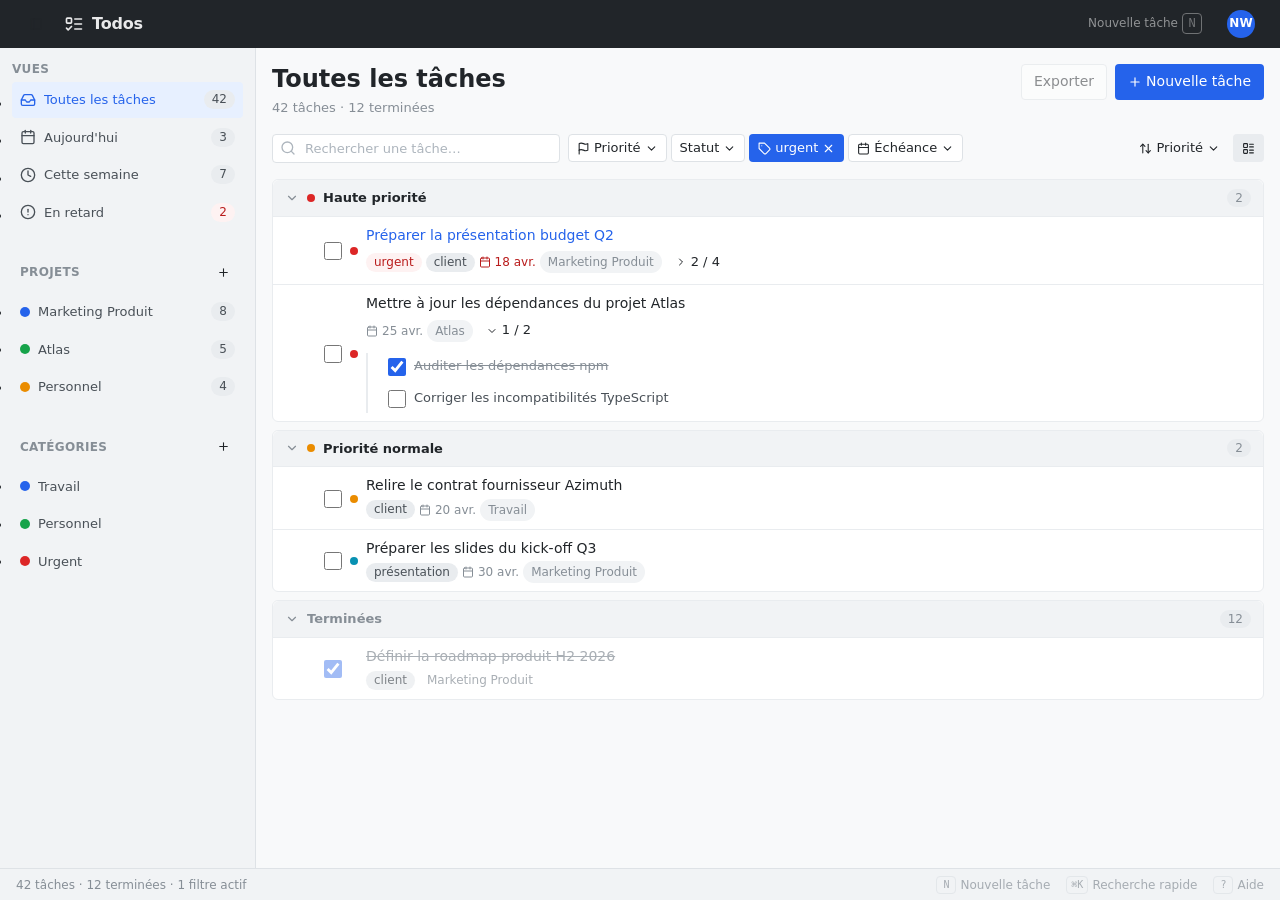
==== commit 3921d391: "feat: Utilisation de popover api et details api" ====
--- a/screens/todos/index.html
+++ b/screens/todos/index.html
@@ -3,7 +3,7 @@
 <head>
   <meta charset="UTF-8">
   <meta name="viewport" content="width=device-width, initial-scale=1.0">
-  <title>Todos — Maquette Phase 4</title>
+  <title>Todos — Maquette v0.4</title>
   <link rel="stylesheet" href="layout.css">
   <link rel="stylesheet" href="components.css">
 </head>
@@ -205,67 +205,90 @@
 
           <div class="toolbar__filters">
 
-            <div class="dropdown" data-js-dropdown>
-              <button class="btn" data-variant="secondary" data-size="sm"
-                      aria-expanded="false" aria-haspopup="true" data-js-dropdown-trigger>
+            <!-- Filtre Priorité — Popover API + CSS Anchor Positioning -->
+            <div class="dropdown">
+              <button class="btn" data-variant="secondary" data-size="sm" type="button"
+                      popovertarget="menu-priority"
+                      style="anchor-name: --anc-priority"
+                      aria-expanded="false" aria-haspopup="menu"
+                      data-js-dropdown-trigger>
                 <svg class="icon" aria-hidden="true"><use href="#icon-flag"></use></svg>
                 Priorité
                 <svg class="icon" aria-hidden="true"><use href="#icon-chevron-down"></use></svg>
               </button>
-              <div class="dropdown__menu" role="menu" hidden>
-                <button class="dropdown__item" role="menuitem">Haute</button>
-                <button class="dropdown__item" role="menuitem">Normale</button>
-                <button class="dropdown__item" role="menuitem">Basse</button>
+              <div class="dropdown__menu" id="menu-priority" popover
+                   style="position-anchor: --anc-priority"
+                   role="menu">
+                <button class="dropdown__item" role="menuitem" type="button">Haute</button>
+                <button class="dropdown__item" role="menuitem" type="button">Normale</button>
+                <button class="dropdown__item" role="menuitem" type="button">Basse</button>
                 <hr class="dropdown__separator">
-                <button class="dropdown__item" role="menuitem">Toutes</button>
+                <button class="dropdown__item" role="menuitem" type="button">Toutes</button>
               </div>
             </div>
 
-            <div class="dropdown" data-js-dropdown>
-              <button class="btn" data-variant="secondary" data-size="sm"
-                      aria-expanded="false" aria-haspopup="true" data-js-dropdown-trigger>
+            <!-- Filtre Statut -->
+            <div class="dropdown">
+              <button class="btn" data-variant="secondary" data-size="sm" type="button"
+                      popovertarget="menu-status"
+                      style="anchor-name: --anc-status"
+                      aria-expanded="false" aria-haspopup="menu"
+                      data-js-dropdown-trigger>
                 Statut
                 <svg class="icon" aria-hidden="true"><use href="#icon-chevron-down"></use></svg>
               </button>
-              <div class="dropdown__menu" role="menu" hidden>
-                <button class="dropdown__item" role="menuitem">À faire</button>
-                <button class="dropdown__item" role="menuitem">En cours</button>
-                <button class="dropdown__item" role="menuitem">Terminé</button>
+              <div class="dropdown__menu" id="menu-status" popover
+                   style="position-anchor: --anc-status"
+                   role="menu">
+                <button class="dropdown__item" role="menuitem" type="button">À faire</button>
+                <button class="dropdown__item" role="menuitem" type="button">En cours</button>
+                <button class="dropdown__item" role="menuitem" type="button">Terminé</button>
                 <hr class="dropdown__separator">
-                <button class="dropdown__item" role="menuitem">Tous</button>
+                <button class="dropdown__item" role="menuitem" type="button">Tous</button>
               </div>
             </div>
 
-            <!-- Filtre tag actif -->
-            <div class="dropdown" data-js-dropdown>
-              <button class="btn" data-variant="primary" data-size="sm"
-                      aria-expanded="false" aria-haspopup="true" data-js-dropdown-trigger>
+            <!-- Filtre Tag — actif, affiché en primary -->
+            <div class="dropdown">
+              <button class="btn" data-variant="primary" data-size="sm" type="button"
+                      popovertarget="menu-tag"
+                      style="anchor-name: --anc-tag"
+                      aria-expanded="false" aria-haspopup="menu"
+                      data-js-dropdown-trigger>
                 <svg class="icon" aria-hidden="true"><use href="#icon-tag"></use></svg>
                 urgent
                 <svg class="icon" aria-hidden="true"><use href="#icon-x"></use></svg>
               </button>
-              <div class="dropdown__menu" role="menu" hidden>
-                <button class="dropdown__item" role="menuitem">urgent</button>
-                <button class="dropdown__item" role="menuitem">client</button>
-                <button class="dropdown__item" role="menuitem">présentation</button>
+              <div class="dropdown__menu" id="menu-tag" popover
+                   style="position-anchor: --anc-tag"
+                   role="menu">
+                <button class="dropdown__item dropdown__item--active" role="menuitem" type="button">urgent</button>
+                <button class="dropdown__item" role="menuitem" type="button">client</button>
+                <button class="dropdown__item" role="menuitem" type="button">présentation</button>
                 <hr class="dropdown__separator">
-                <button class="dropdown__item" role="menuitem">Tous les tags</button>
+                <button class="dropdown__item" role="menuitem" type="button">Tous les tags</button>
               </div>
             </div>
 
-            <div class="dropdown" data-js-dropdown>
-              <button class="btn" data-variant="secondary" data-size="sm"
-                      aria-expanded="false" aria-haspopup="true" data-js-dropdown-trigger>
+            <!-- Filtre Échéance -->
+            <div class="dropdown">
+              <button class="btn" data-variant="secondary" data-size="sm" type="button"
+                      popovertarget="menu-due"
+                      style="anchor-name: --anc-due"
+                      aria-expanded="false" aria-haspopup="menu"
+                      data-js-dropdown-trigger>
                 <svg class="icon" aria-hidden="true"><use href="#icon-calendar"></use></svg>
                 Échéance
                 <svg class="icon" aria-hidden="true"><use href="#icon-chevron-down"></use></svg>
               </button>
-              <div class="dropdown__menu" role="menu" hidden>
-                <button class="dropdown__item" role="menuitem">Aujourd'hui</button>
-                <button class="dropdown__item" role="menuitem">Cette semaine</button>
-                <button class="dropdown__item" role="menuitem">Ce mois</button>
+              <div class="dropdown__menu" id="menu-due" popover
+                   style="position-anchor: --anc-due"
+                   role="menu">
+                <button class="dropdown__item" role="menuitem" type="button">Aujourd'hui</button>
+                <button class="dropdown__item" role="menuitem" type="button">Cette semaine</button>
+                <button class="dropdown__item" role="menuitem" type="button">Ce mois</button>
                 <hr class="dropdown__separator">
-                <button class="dropdown__item" role="menuitem">Toutes</button>
+                <button class="dropdown__item" role="menuitem" type="button">Toutes</button>
               </div>
             </div>
 
@@ -273,20 +296,28 @@
         </div>
 
         <div class="toolbar__end">
-          <div class="dropdown" data-js-dropdown>
-            <button class="btn" data-variant="ghost" data-size="sm"
-                    aria-expanded="false" aria-haspopup="true" data-js-dropdown-trigger>
+
+          <!-- Tri — menu aligné à droite (--end) -->
+          <div class="dropdown">
+            <button class="btn" data-variant="ghost" data-size="sm" type="button"
+                    popovertarget="menu-sort"
+                    style="anchor-name: --anc-sort"
+                    aria-expanded="false" aria-haspopup="menu"
+                    data-js-dropdown-trigger>
               <svg class="icon" aria-hidden="true"><use href="#icon-sort"></use></svg>
               Priorité
               <svg class="icon" aria-hidden="true"><use href="#icon-chevron-down"></use></svg>
             </button>
-            <div class="dropdown__menu dropdown__menu--end" role="menu" hidden>
-              <button class="dropdown__item dropdown__item--active" role="menuitem">Priorité</button>
-              <button class="dropdown__item" role="menuitem">Date d'échéance</button>
-              <button class="dropdown__item" role="menuitem">Titre (A → Z)</button>
-              <button class="dropdown__item" role="menuitem">Ordre manuel</button>
+            <div class="dropdown__menu dropdown__menu--end" id="menu-sort" popover
+                 style="position-anchor: --anc-sort"
+                 role="menu">
+              <button class="dropdown__item dropdown__item--active" role="menuitem" type="button">Priorité</button>
+              <button class="dropdown__item" role="menuitem" type="button">Date d'échéance</button>
+              <button class="dropdown__item" role="menuitem" type="button">Titre (A → Z)</button>
+              <button class="dropdown__item" role="menuitem" type="button">Ordre manuel</button>
             </div>
           </div>
+
           <button class="btn" data-variant="ghost" data-size="sm" type="button"
                   aria-label="Vue groupée" aria-pressed="true">
             <svg class="icon" aria-hidden="true"><use href="#icon-layout-list"></use></svg>
@@ -294,25 +325,21 @@
         </div>
       </div>
 
-      <!-- TASK LIST -->
+      <!-- TASK LIST ───────────────────────────────────────────── -->
       <div class="task-list" role="list" aria-label="Liste des tâches">
 
-        <!-- Groupe : Haute priorité -->
-        <section class="task-group" aria-labelledby="group-high-title">
-          <div class="task-group__header">
-            <button class="task-group__toggle" type="button"
-                    aria-expanded="true" aria-controls="group-high-list"
-                    data-js-group-toggle>
-              <svg class="icon task-group__chevron" aria-hidden="true"><use href="#icon-chevron-down"></use></svg>
-            </button>
+        <!-- Groupe : Haute priorité — <details>/<summary> natif -->
+        <details class="task-group" open aria-labelledby="group-high-title">
+          <summary class="task-group__header">
+            <svg class="icon task-group__chevron" aria-hidden="true"><use href="#icon-chevron-down"></use></svg>
             <h2 class="task-group__title" id="group-high-title">
               <span class="task-group__priority-dot" data-priority="high" aria-hidden="true"></span>
               Haute priorité
             </h2>
             <span class="task-group__count" aria-label="2 tâches">2</span>
-          </div>
-
-          <ul class="task-group__list" id="group-high-list">
+          </summary>
+
+          <ul class="task-group__list">
 
             <!-- Tâche 1 — en cours, en retard, sous-tâches -->
             <li class="task-row" data-state="in-progress" data-priority="high"
@@ -346,23 +373,28 @@
                 </div>
               </div>
               <div class="task-row__actions">
-                <div class="dropdown" data-js-dropdown>
+                <div class="dropdown">
                   <button class="btn task-row__menu-btn" data-variant="ghost" data-size="sm"
                           type="button" aria-label="Actions : Préparer la présentation budget Q2"
-                          aria-expanded="false" aria-haspopup="true" data-js-dropdown-trigger>
+                          popovertarget="menu-act-1"
+                          style="anchor-name: --anc-act-1"
+                          aria-expanded="false" aria-haspopup="menu"
+                          data-js-dropdown-trigger>
                     <svg class="icon" aria-hidden="true"><use href="#icon-more-h"></use></svg>
                   </button>
-                  <div class="dropdown__menu dropdown__menu--end" role="menu" hidden>
-                    <button class="dropdown__item" role="menuitem">
+                  <div class="dropdown__menu dropdown__menu--end" id="menu-act-1" popover
+                       style="position-anchor: --anc-act-1"
+                       role="menu">
+                    <button class="dropdown__item" role="menuitem" type="button">
                       <svg class="icon" aria-hidden="true"><use href="#icon-pencil"></use></svg>
                       Modifier
                     </button>
-                    <button class="dropdown__item" role="menuitem">
+                    <button class="dropdown__item" role="menuitem" type="button">
                       <svg class="icon" aria-hidden="true"><use href="#icon-copy"></use></svg>
                       Dupliquer
                     </button>
                     <hr class="dropdown__separator">
-                    <button class="dropdown__item" role="menuitem" data-variant="danger">
+                    <button class="dropdown__item" role="menuitem" type="button" data-variant="danger">
                       <svg class="icon" aria-hidden="true"><use href="#icon-trash"></use></svg>
                       Supprimer
                     </button>
@@ -417,23 +449,28 @@
                 </ul>
               </div>
               <div class="task-row__actions">
-                <div class="dropdown" data-js-dropdown>
+                <div class="dropdown">
                   <button class="btn task-row__menu-btn" data-variant="ghost" data-size="sm"
                           type="button" aria-label="Actions : Mettre à jour les dépendances du projet Atlas"
-                          aria-expanded="false" aria-haspopup="true" data-js-dropdown-trigger>
+                          popovertarget="menu-act-2"
+                          style="anchor-name: --anc-act-2"
+                          aria-expanded="false" aria-haspopup="menu"
+                          data-js-dropdown-trigger>
                     <svg class="icon" aria-hidden="true"><use href="#icon-more-h"></use></svg>
                   </button>
-                  <div class="dropdown__menu dropdown__menu--end" role="menu" hidden>
-                    <button class="dropdown__item" role="menuitem">
+                  <div class="dropdown__menu dropdown__menu--end" id="menu-act-2" popover
+                       style="position-anchor: --anc-act-2"
+                       role="menu">
+                    <button class="dropdown__item" role="menuitem" type="button">
                       <svg class="icon" aria-hidden="true"><use href="#icon-pencil"></use></svg>
                       Modifier
                     </button>
-                    <button class="dropdown__item" role="menuitem">
+                    <button class="dropdown__item" role="menuitem" type="button">
                       <svg class="icon" aria-hidden="true"><use href="#icon-copy"></use></svg>
                       Dupliquer
                     </button>
                     <hr class="dropdown__separator">
-                    <button class="dropdown__item" role="menuitem" data-variant="danger">
+                    <button class="dropdown__item" role="menuitem" type="button" data-variant="danger">
                       <svg class="icon" aria-hidden="true"><use href="#icon-trash"></use></svg>
                       Supprimer
                     </button>
@@ -443,24 +480,20 @@
             </li>
 
           </ul>
-        </section>
+        </details>
 
         <!-- Groupe : Priorité normale -->
-        <section class="task-group" aria-labelledby="group-normal-title">
-          <div class="task-group__header">
-            <button class="task-group__toggle" type="button"
-                    aria-expanded="true" aria-controls="group-normal-list"
-                    data-js-group-toggle>
-              <svg class="icon task-group__chevron" aria-hidden="true"><use href="#icon-chevron-down"></use></svg>
-            </button>
+        <details class="task-group" open aria-labelledby="group-normal-title">
+          <summary class="task-group__header">
+            <svg class="icon task-group__chevron" aria-hidden="true"><use href="#icon-chevron-down"></use></svg>
             <h2 class="task-group__title" id="group-normal-title">
               <span class="task-group__priority-dot" data-priority="normal" aria-hidden="true"></span>
               Priorité normale
             </h2>
             <span class="task-group__count" aria-label="2 tâches">2</span>
-          </div>
-
-          <ul class="task-group__list" id="group-normal-list">
+          </summary>
+
+          <ul class="task-group__list">
 
             <!-- Tâche 3 — normale, à faire -->
             <li class="task-row" data-state="default" data-priority="normal"
@@ -488,23 +521,28 @@
                 </div>
               </div>
               <div class="task-row__actions">
-                <div class="dropdown" data-js-dropdown>
+                <div class="dropdown">
                   <button class="btn task-row__menu-btn" data-variant="ghost" data-size="sm"
                           type="button" aria-label="Actions : Relire le contrat fournisseur Azimuth"
-                          aria-expanded="false" aria-haspopup="true" data-js-dropdown-trigger>
+                          popovertarget="menu-act-3"
+                          style="anchor-name: --anc-act-3"
+                          aria-expanded="false" aria-haspopup="menu"
+                          data-js-dropdown-trigger>
                     <svg class="icon" aria-hidden="true"><use href="#icon-more-h"></use></svg>
                   </button>
-                  <div class="dropdown__menu dropdown__menu--end" role="menu" hidden>
-                    <button class="dropdown__item" role="menuitem">
+                  <div class="dropdown__menu dropdown__menu--end" id="menu-act-3" popover
+                       style="position-anchor: --anc-act-3"
+                       role="menu">
+                    <button class="dropdown__item" role="menuitem" type="button">
                       <svg class="icon" aria-hidden="true"><use href="#icon-pencil"></use></svg>
                       Modifier
                     </button>
-                    <button class="dropdown__item" role="menuitem">
+                    <button class="dropdown__item" role="menuitem" type="button">
                       <svg class="icon" aria-hidden="true"><use href="#icon-copy"></use></svg>
                       Dupliquer
                     </button>
                     <hr class="dropdown__separator">
-                    <button class="dropdown__item" role="menuitem" data-variant="danger">
+                    <button class="dropdown__item" role="menuitem" type="button" data-variant="danger">
                       <svg class="icon" aria-hidden="true"><use href="#icon-trash"></use></svg>
                       Supprimer
                     </button>
@@ -513,7 +551,7 @@
               </div>
             </li>
 
-            <!-- Tâche 4 — basse priorité, à faire -->
+            <!-- Tâche 4 — basse priorité -->
             <li class="task-row" data-state="default" data-priority="low"
                 data-js-draggable role="listitem">
               <button class="task-row__handle btn" data-variant="ghost" data-size="sm"
@@ -539,23 +577,28 @@
                 </div>
               </div>
               <div class="task-row__actions">
-                <div class="dropdown" data-js-dropdown>
+                <div class="dropdown">
                   <button class="btn task-row__menu-btn" data-variant="ghost" data-size="sm"
                           type="button" aria-label="Actions : Préparer les slides du kick-off Q3"
-                          aria-expanded="false" aria-haspopup="true" data-js-dropdown-trigger>
+                          popovertarget="menu-act-4"
+                          style="anchor-name: --anc-act-4"
+                          aria-expanded="false" aria-haspopup="menu"
+                          data-js-dropdown-trigger>
                     <svg class="icon" aria-hidden="true"><use href="#icon-more-h"></use></svg>
                   </button>
-                  <div class="dropdown__menu dropdown__menu--end" role="menu" hidden>
-                    <button class="dropdown__item" role="menuitem">
+                  <div class="dropdown__menu dropdown__menu--end" id="menu-act-4" popover
+                       style="position-anchor: --anc-act-4"
+                       role="menu">
+                    <button class="dropdown__item" role="menuitem" type="button">
                       <svg class="icon" aria-hidden="true"><use href="#icon-pencil"></use></svg>
                       Modifier
                     </button>
-                    <button class="dropdown__item" role="menuitem">
+                    <button class="dropdown__item" role="menuitem" type="button">
                       <svg class="icon" aria-hidden="true"><use href="#icon-copy"></use></svg>
                       Dupliquer
                     </button>
                     <hr class="dropdown__separator">
-                    <button class="dropdown__item" role="menuitem" data-variant="danger">
+                    <button class="dropdown__item" role="menuitem" type="button" data-variant="danger">
                       <svg class="icon" aria-hidden="true"><use href="#icon-trash"></use></svg>
                       Supprimer
                     </button>
@@ -565,23 +608,19 @@
             </li>
 
           </ul>
-        </section>
+        </details>
 
         <!-- Groupe : Terminées -->
-        <section class="task-group task-group--collapsed-preview" aria-labelledby="group-done-title">
-          <div class="task-group__header">
-            <button class="task-group__toggle" type="button"
-                    aria-expanded="true" aria-controls="group-done-list"
-                    data-js-group-toggle>
-              <svg class="icon task-group__chevron" aria-hidden="true"><use href="#icon-chevron-down"></use></svg>
-            </button>
+        <details class="task-group task-group--collapsed-preview" open aria-labelledby="group-done-title">
+          <summary class="task-group__header">
+            <svg class="icon task-group__chevron" aria-hidden="true"><use href="#icon-chevron-down"></use></svg>
             <h2 class="task-group__title task-group__title--done" id="group-done-title">
               Terminées
             </h2>
             <span class="task-group__count" aria-label="12 tâches terminées">12</span>
-          </div>
-
-          <ul class="task-group__list" id="group-done-list">
+          </summary>
+
+          <ul class="task-group__list">
 
             <!-- Tâche 5 — terminée -->
             <li class="task-row" data-state="done" data-js-draggable role="listitem">
@@ -603,19 +642,24 @@
                 </div>
               </div>
               <div class="task-row__actions">
-                <div class="dropdown" data-js-dropdown>
+                <div class="dropdown">
                   <button class="btn task-row__menu-btn" data-variant="ghost" data-size="sm"
                           type="button" aria-label="Actions : Définir la roadmap produit H2 2026"
-                          aria-expanded="false" aria-haspopup="true" data-js-dropdown-trigger>
+                          popovertarget="menu-act-5"
+                          style="anchor-name: --anc-act-5"
+                          aria-expanded="false" aria-haspopup="menu"
+                          data-js-dropdown-trigger>
                     <svg class="icon" aria-hidden="true"><use href="#icon-more-h"></use></svg>
                   </button>
-                  <div class="dropdown__menu dropdown__menu--end" role="menu" hidden>
-                    <button class="dropdown__item" role="menuitem">
+                  <div class="dropdown__menu dropdown__menu--end" id="menu-act-5" popover
+                       style="position-anchor: --anc-act-5"
+                       role="menu">
+                    <button class="dropdown__item" role="menuitem" type="button">
                       <svg class="icon" aria-hidden="true"><use href="#icon-copy"></use></svg>
                       Dupliquer
                     </button>
                     <hr class="dropdown__separator">
-                    <button class="dropdown__item" role="menuitem" data-variant="danger">
+                    <button class="dropdown__item" role="menuitem" type="button" data-variant="danger">
                       <svg class="icon" aria-hidden="true"><use href="#icon-trash"></use></svg>
                       Supprimer
                     </button>
@@ -625,7 +669,7 @@
             </li>
 
           </ul>
-        </section>
+        </details>
 
       </div>
       <!-- /task-list -->
@@ -650,30 +694,19 @@
 <!-- /app-shell -->
 
 <script type="module">
-  // Dropdowns — prototype preview only
-  function closeAll(except) {
-    document.querySelectorAll('[data-js-dropdown]').forEach(d => {
-      if (d === except) return;
-      const menu = d.querySelector('.dropdown__menu');
-      const trigger = d.querySelector('[data-js-dropdown-trigger]');
-      if (menu) menu.hidden = true;
-      if (trigger) trigger.setAttribute('aria-expanded', 'false');
-    });
-  }
-
-  document.querySelectorAll('[data-js-dropdown-trigger]').forEach(trigger => {
-    trigger.addEventListener('click', e => {
-      e.stopPropagation();
-      const dropdown = trigger.closest('[data-js-dropdown]');
-      const menu = dropdown.querySelector('.dropdown__menu');
-      const isOpen = !menu.hidden;
-      closeAll(isOpen ? null : dropdown);
-      menu.hidden = isOpen;
-      trigger.setAttribute('aria-expanded', String(!isOpen));
+  /* Synchronise aria-expanded avec l'état du popover (Popover API) */
+  document.querySelectorAll('[popover].dropdown__menu').forEach(menu => {
+    menu.addEventListener('toggle', e => {
+      const trigger = document.querySelector(`[popovertarget="${menu.id}"]`);
+      if (trigger) trigger.setAttribute('aria-expanded', e.newState === 'open' ? 'true' : 'false');
     });
   });
 
-  document.addEventListener('click', () => closeAll(null));
+  /* Ferme le menu quand on clique un item */
+  document.addEventListener('click', e => {
+    const item = e.target.closest('.dropdown__item');
+    if (item) item.closest('[popover]')?.hidePopover();
+  });
 </script>
 </body>
 </html>
--- a/screens/todos/components.css
+++ b/screens/todos/components.css
@@ -241,29 +241,41 @@
    DROPDOWN
    ============================================================ */
 .dropdown {
-  position: relative;
   display: inline-flex;
-}
-
-.dropdown__menu {
-  position: absolute;
-  top: calc(100% + var(--space-1));
-  left: 0;
-  z-index: var(--z-dropdown);
+  /* position: relative retiré — menus dans le top layer (Popover API) */
+}
+
+/* Popover API + CSS Anchor Positioning (Chrome 125+)
+   Le menu est rendu dans le top layer : overflow:hidden et contain
+   d'aucun ancêtre ne peuvent le clipper. */
+.dropdown__menu[popover] {
+  /* Reset des styles UA de [popover] */
+  margin: 0;
+  border: none;
+  color: inherit;
+
+  /* Positionnement ancré */
+  position: fixed;
+  inset: unset;
+  top: anchor(bottom);
+  left: anchor(left);
+  margin-block-start: var(--space-1);
+  position-try-fallbacks: flip-block;
+
+  /* Visuel */
   min-width: 11rem;
   padding: var(--space-2) var(--space-1);
   background-color: var(--color-bg-default);
   border: var(--border-width-default) solid var(--color-border-default);
   border-radius: var(--radius-lg);
   box-shadow: var(--shadow-dropdown);
-}
-
-.dropdown__menu--end {
-  left: auto;
-  right: 0;
-}
-
-.dropdown__menu[hidden] { display: none; }
+  z-index: var(--z-dropdown);
+}
+
+.dropdown__menu--end[popover] {
+  left: unset;
+  right: anchor(right);
+}
 
 .dropdown__item {
   display: flex;
@@ -608,28 +620,29 @@
   background-color: var(--color-bg-subtle);
   border-bottom: var(--border-width-default) solid var(--color-border-subtle);
   border-radius: var(--radius-md) var(--radius-md) 0 0;
-}
-
-.task-group__toggle {
-  display: flex;
-  align-items: center;
-  justify-content: center;
-  width: 1.25rem;
-  height: 1.25rem;
-  flex-shrink: 0;
-  color: var(--color-text-muted);
-  border-radius: var(--radius-sm);
   cursor: pointer;
-  transition: color var(--duration-fast) var(--ease-default);
-}
-.task-group__toggle:hover { color: var(--color-text-default); }
+  list-style: none; /* Firefox */
+}
+/* Chrome/Safari : reset du triangle natif de <summary> */
+.task-group__header::-webkit-details-marker { display: none; }
+
+/* Groupe replié : pas de bordure basse, border-radius complet */
+details.task-group:not([open]) > .task-group__header {
+  border-bottom: none;
+  border-radius: var(--radius-md);
+}
 
 .task-group__chevron {
   width: 0.875rem;
   height: 0.875rem;
+  flex-shrink: 0;
+  color: var(--color-text-muted);
   transition: transform var(--duration-fast) var(--ease-default);
 }
-.task-group__toggle[aria-expanded="false"] .task-group__chevron {
+.task-group__header:hover .task-group__chevron { color: var(--color-text-default); }
+
+/* Groupe replié : chevron pointant à droite */
+details.task-group:not([open]) > .task-group__header .task-group__chevron {
   transform: rotate(-90deg);
 }
 
@@ -671,6 +684,10 @@
 .task-group__list {
   display: flex;
   flex-direction: column;
+}
+
+.task-group__list .task-row:last-child {
+  border-radius: 0 0 var(--radius-md) var(--radius-md);
 }
 
 /* ── Task Row ────────────────────────────────────────────────── */
